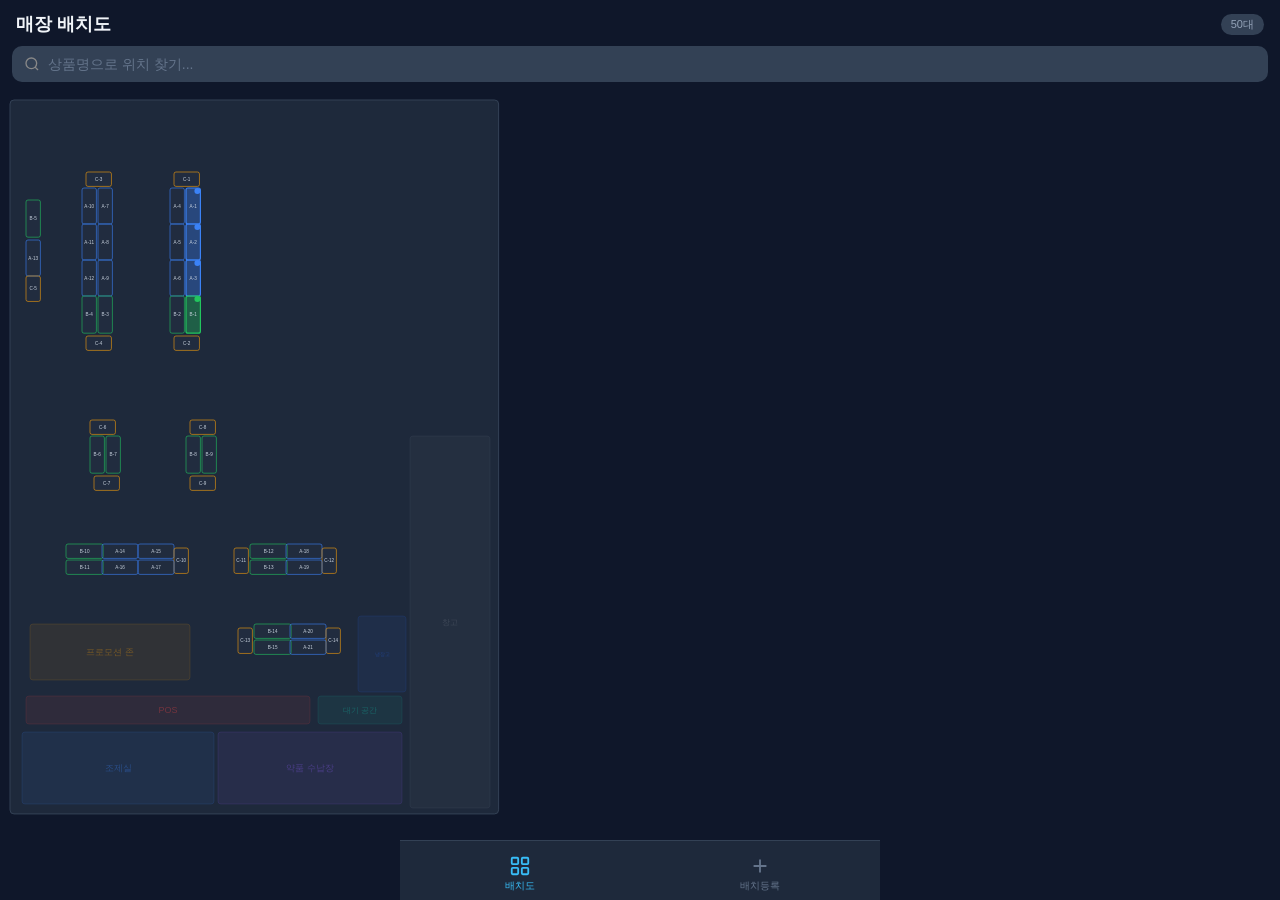
==== web/index.html @ 7eca1b9c "Initial commit: 이수마트약국 매대관리 시스템 - Streamlit 대시보드 (shelf_dashboard.py) - Vercel 웹앱 (web/) - Supabase " ====
<!DOCTYPE html>
<html lang="ko">
<head>
  <meta charset="UTF-8">
  <meta name="viewport" content="width=device-width, initial-scale=1.0, maximum-scale=1.0, user-scalable=no">
  <meta name="apple-mobile-web-app-capable" content="yes">
  <meta name="apple-mobile-web-app-status-bar-style" content="black-translucent">
  <meta name="theme-color" content="#0f172a">
  <title>이수마트약국 매대관리</title>
  <link rel="stylesheet" href="styles.css">
</head>
<body>

  <!-- 하단 탭바 (모바일 네이티브 느낌) -->
  <nav id="tabbar">
    <button class="tab-btn active" data-tab="map">
      <svg width="22" height="22" viewBox="0 0 24 24" fill="none" stroke="currentColor" stroke-width="2"><rect x="3" y="3" width="7" height="7" rx="1"/><rect x="14" y="3" width="7" height="7" rx="1"/><rect x="3" y="14" width="7" height="7" rx="1"/><rect x="14" y="14" width="7" height="7" rx="1"/></svg>
      <span>배치도</span>
    </button>
    <button class="tab-btn" data-tab="manage">
      <svg width="22" height="22" viewBox="0 0 24 24" fill="none" stroke="currentColor" stroke-width="2"><path d="M12 5v14M5 12h14"/></svg>
      <span>배치등록</span>
    </button>
  </nav>

  <!-- ═══ 탭1: 매장 배치도 ═══ -->
  <section id="tab-map" class="page active">
    <header class="page-header">
      <h1>매장 배치도</h1>
      <span class="badge" id="map-badge">0대</span>
    </header>
    <!-- 상품 검색 -->
    <div id="map-search-bar">
      <div class="search-box">
        <svg width="16" height="16" viewBox="0 0 24 24" fill="none" stroke="#888" stroke-width="2"><circle cx="11" cy="11" r="8"/><line x1="21" y1="21" x2="16.65" y2="16.65"/></svg>
        <input type="text" id="map-product-search" placeholder="상품명으로 위치 찾기..." autocomplete="off">
        <button id="map-search-clear" class="map-search-clear hidden" onclick="clearMapSearch()">
          <svg width="16" height="16" viewBox="0 0 24 24" fill="none" stroke="currentColor" stroke-width="2"><line x1="18" y1="6" x2="6" y2="18"/><line x1="6" y1="6" x2="18" y2="18"/></svg>
        </button>
      </div>
      <div id="map-search-results" class="map-search-results hidden"></div>
    </div>
    <div id="map-container">
      <svg id="map-svg"></svg>
    </div>
    <!-- 매대 탭 시 하단 시트 -->
    <div id="shelf-sheet" class="bottom-sheet hidden">
      <div class="sheet-handle"></div>
      <div class="sheet-header">
        <div>
          <div id="sheet-title" class="sheet-title"></div>
          <div id="sheet-subtitle" class="sheet-subtitle"></div>
        </div>
        <button class="icon-btn" onclick="closeSheet()">
          <svg width="20" height="20" viewBox="0 0 24 24" fill="none" stroke="currentColor" stroke-width="2"><line x1="18" y1="6" x2="6" y2="18"/><line x1="6" y1="6" x2="18" y2="18"/></svg>
        </button>
      </div>
      <div id="sheet-grid-wrap">
        <svg id="sheet-grid"></svg>
      </div>
      <div id="sheet-products"></div>
    </div>
  </section>

  <!-- ═══ 탭2: 배치 등록 ═══ -->
  <section id="tab-manage" class="page">
    <header class="page-header">
      <h1>배치 등록</h1>
    </header>
    <div class="form-card">
      <!-- Step 1: 위치 선택 -->
      <div class="form-step">
        <label class="form-label">1. 매대 선택</label>
        <div class="chip-group" id="type-chips"></div>
      </div>
      <div class="form-step">
        <label class="form-label">2. 매대 번호</label>
        <div class="chip-group scrollable" id="fixture-chips"></div>
      </div>
      <div class="form-step">
        <label class="form-label">3. 단 선택</label>
        <div class="chip-group" id="tier-chips"></div>
      </div>
      <div class="form-step">
        <label class="form-label">4. 위치 범위</label>
        <div class="range-row">
          <div class="range-input">
            <span>시작</span>
            <input type="number" id="pos-start" min="1" value="1" inputmode="numeric">
          </div>
          <span class="range-sep">~</span>
          <div class="range-input">
            <span>끝</span>
            <input type="number" id="pos-end" min="1" value="1" inputmode="numeric">
          </div>
        </div>
      </div>

      <!-- Step 2: 상품 선택 -->
      <div class="form-step">
        <label class="form-label">5. 상품 검색</label>
        <div class="search-box">
          <svg width="16" height="16" viewBox="0 0 24 24" fill="none" stroke="#888" stroke-width="2"><circle cx="11" cy="11" r="8"/><line x1="21" y1="21" x2="16.65" y2="16.65"/></svg>
          <input type="text" id="product-search" placeholder="상품명 입력..." autocomplete="off">
        </div>
        <div id="product-results" class="product-list"></div>
        <div id="selected-product" class="selected-product hidden"></div>
      </div>

      <input type="hidden" id="start-date" value="2026-03-09">

      <div class="form-step">
        <label class="form-label">7. 메모 (선택)</label>
        <input type="text" id="notes" class="form-input" placeholder="참고사항...">
      </div>

      <button id="btn-submit" class="btn-primary" onclick="submitPlacement()" disabled>배치 등록</button>

      <!-- 최근 등록 배치 목록 -->
      <div class="form-step" style="margin-top:24px;">
        <label class="form-label">최근 등록 배치 <span id="recent-badge" style="font-weight:400;color:var(--text3);"></span></label>
        <div id="recent-placements"></div>
        <button id="btn-more" class="btn-more hidden" onclick="showMoreRecent()">더보기</button>
      </div>
    </div>
  </section>


  <!-- 토스트 메시지 -->
  <div id="toast" class="toast hidden"></div>

  <script src="app.js"></script>
</body>
</html>
---- web/styles.css ----
* { margin: 0; padding: 0; box-sizing: border-box; -webkit-tap-highlight-color: transparent; }

:root {
  --bg: #0f172a;
  --bg2: #1e293b;
  --card: #1e293b;
  --surface: #334155;
  --text: #f1f5f9;
  --text2: #94a3b8;
  --text3: #64748b;
  --accent: #38bdf8;
  --accent2: #818cf8;
  --green: #34d399;
  --red: #f87171;
  --orange: #fb923c;
  --border: #334155;
  --safe-top: env(safe-area-inset-top, 0px);
  --safe-bottom: env(safe-area-inset-bottom, 0px);
  --tabbar-h: 60px;
}

html, body { height: 100%; overflow: hidden; overscroll-behavior: none; }

body {
  font-family: -apple-system, BlinkMacSystemFont, 'Segoe UI', sans-serif;
  background: var(--bg);
  color: var(--text);
}

/* ── 탭바 ── */
#tabbar {
  position: fixed; bottom: 0; left: 0; right: 0;
  height: var(--tabbar-h);
  padding-bottom: var(--safe-bottom);
  background: var(--bg2);
  border-top: 1px solid var(--border);
  display: flex;
  z-index: 500;
}
.tab-btn {
  flex: 1;
  background: none; border: none;
  color: var(--text3);
  display: flex; flex-direction: column;
  align-items: center; justify-content: center;
  gap: 2px;
  font-size: 10px;
  cursor: pointer;
  transition: color 0.15s;
  padding-top: 6px;
}
.tab-btn.active { color: var(--accent); }
.tab-btn svg { flex-shrink: 0; }

/* ── 페이지 ── */
.page {
  display: none;
  position: fixed;
  top: 0; left: 0; right: 0;
  bottom: var(--tabbar-h);
  overflow-y: auto;
  -webkit-overflow-scrolling: touch;
}
.page.active { display: flex; flex-direction: column; }

.page-header {
  display: flex;
  align-items: center;
  justify-content: space-between;
  padding: calc(12px + var(--safe-top)) 16px 10px;
  background: var(--bg);
  position: sticky; top: 0;
  z-index: 10;
  flex-shrink: 0;
}
.page-header h1 { font-size: 18px; font-weight: 700; }

.badge {
  background: var(--surface);
  color: var(--text2);
  font-size: 11px;
  padding: 3px 10px;
  border-radius: 12px;
  font-weight: 500;
}

/* ── 맵 검색 ── */
#map-search-bar {
  padding: 0 12px 8px;
  background: var(--bg);
  flex-shrink: 0;
  position: relative;
}
#map-search-bar .search-box { position: relative; }
.map-search-clear {
  background: none; border: none; color: var(--text3);
  padding: 4px; cursor: pointer; display: flex; align-items: center;
  flex-shrink: 0;
}
.map-search-results {
  position: absolute;
  left: 12px; right: 12px; top: 100%;
  background: var(--bg2);
  border: 1px solid var(--border);
  border-radius: 10px;
  max-height: 260px;
  overflow-y: auto;
  z-index: 50;
  box-shadow: 0 8px 24px rgba(0,0,0,0.4);
}
.map-search-item {
  padding: 10px 12px;
  border-bottom: 1px solid var(--border);
  cursor: pointer;
  transition: background 0.1s;
}
.map-search-item:last-child { border-bottom: none; }
.map-search-item:active { background: var(--surface); }
.map-search-item .msi-name { font-size: 13px; font-weight: 500; }
.map-search-item .msi-loc { font-size: 11px; color: var(--accent); margin-top: 2px; }
.map-search-item .msi-cat { font-size: 11px; color: var(--text3); }
/* 맵 위 하이라이트 배지 */
.map-highlight-info {
  position: absolute;
  top: 8px; left: 12px; right: 12px;
  background: rgba(56,189,248,0.12);
  border: 1px solid var(--accent);
  border-radius: 10px;
  padding: 10px 12px;
  display: flex; align-items: center; justify-content: space-between;
  z-index: 20;
}
.map-highlight-info .mhi-text { font-size: 13px; color: var(--accent); font-weight: 600; }
.map-highlight-info .mhi-sub { font-size: 11px; color: var(--text2); margin-top: 2px; }
.map-highlight-info .mhi-close {
  background: none; border: none; color: var(--text3);
  padding: 4px; cursor: pointer; flex-shrink: 0;
}

/* ── 맵 ── */
#map-container {
  flex: 1;
  overflow: hidden;
  touch-action: none;
  position: relative;
  background: var(--bg);
}
#map-svg { display: block; width: 100%; height: 100%; }

/* ── 바텀시트 ── */
.bottom-sheet {
  position: fixed;
  bottom: var(--tabbar-h);
  left: 0; right: 0;
  max-height: 65vh;
  background: var(--bg2);
  border-radius: 20px 20px 0 0;
  z-index: 100;
  overflow: hidden;
  display: flex;
  flex-direction: column;
  box-shadow: 0 -8px 30px rgba(0,0,0,0.4);
  transition: transform 0.3s cubic-bezier(.32,.72,.24,1);
}
.bottom-sheet.hidden { transform: translateY(110%); pointer-events: none; }
.bottom-sheet:not(.hidden) { transform: translateY(0); }

.sheet-handle {
  width: 36px; height: 4px;
  background: var(--surface);
  border-radius: 2px;
  margin: 10px auto 6px;
  flex-shrink: 0;
}
.sheet-header {
  display: flex; align-items: center; justify-content: space-between;
  padding: 0 16px 12px; flex-shrink: 0;
}
.sheet-title { font-size: 17px; font-weight: 700; }
.sheet-subtitle { font-size: 12px; color: var(--text2); margin-top: 2px; }
.icon-btn {
  background: var(--surface); border: none; color: var(--text2);
  width: 32px; height: 32px; border-radius: 50%;
  display: flex; align-items: center; justify-content: center;
  cursor: pointer;
}

#sheet-grid-wrap {
  overflow-x: auto;
  -webkit-overflow-scrolling: touch;
  padding: 0 16px 12px;
  flex-shrink: 0;
}
#sheet-grid { display: block; }

#sheet-products {
  overflow-y: auto;
  -webkit-overflow-scrolling: touch;
  padding: 0 16px 16px;
  flex: 1;
}
.product-row {
  display: flex;
  align-items: center;
  padding: 10px 12px;
  background: var(--surface);
  border-radius: 10px;
  margin-bottom: 6px;
  gap: 10px;
}
.product-row .pos-badge {
  background: var(--bg);
  color: var(--accent);
  font-size: 11px;
  font-weight: 600;
  padding: 3px 8px;
  border-radius: 6px;
  white-space: nowrap;
  flex-shrink: 0;
}
.product-row .pname { font-size: 13px; font-weight: 500; flex: 1; }
.product-row .pcat { font-size: 11px; color: var(--text3); flex-shrink: 0; }

/* ── 폼 ── */
.form-card {
  padding: 0 16px 100px;
  flex: 1;
}
.form-step { margin-bottom: 20px; }
.form-label {
  font-size: 13px;
  font-weight: 600;
  color: var(--text2);
  margin-bottom: 8px;
  display: block;
}

/* 칩 그룹 */
.chip-group {
  display: flex; flex-wrap: wrap; gap: 8px;
}
.chip-group.scrollable {
  flex-wrap: nowrap;
  overflow-x: auto;
  -webkit-overflow-scrolling: touch;
  padding-bottom: 4px;
}
.chip {
  background: var(--surface);
  border: 1.5px solid transparent;
  color: var(--text);
  padding: 8px 16px;
  border-radius: 20px;
  font-size: 13px;
  font-weight: 500;
  cursor: pointer;
  white-space: nowrap;
  transition: all 0.15s;
  flex-shrink: 0;
}
.chip.active {
  background: rgba(56,189,248,0.15);
  border-color: var(--accent);
  color: var(--accent);
}
.chip:active { transform: scale(0.95); }

/* 범위 입력 */
.range-row {
  display: flex; align-items: center; gap: 10px;
}
.range-input {
  flex: 1;
  display: flex; align-items: center; gap: 8px;
  background: var(--surface);
  border-radius: 10px;
  padding: 8px 12px;
}
.range-input span { font-size: 12px; color: var(--text2); flex-shrink: 0; }
.range-input input {
  flex: 1; width: 100%;
  background: none; border: none; color: var(--text);
  font-size: 16px; font-weight: 600;
  text-align: center;
  outline: none;
}
.range-sep { color: var(--text3); font-size: 14px; }

/* 검색 박스 */
.search-box {
  display: flex; align-items: center; gap: 8px;
  background: var(--surface);
  border-radius: 10px;
  padding: 10px 12px;
}
.search-box input {
  flex: 1;
  background: none; border: none; color: var(--text);
  font-size: 14px; outline: none;
}
.search-box input::placeholder { color: var(--text3); }

/* 상품 검색 결과 */
.product-list {
  max-height: 200px;
  overflow-y: auto;
  margin-top: 6px;
}
.product-item {
  padding: 10px 12px;
  border-bottom: 1px solid var(--border);
  cursor: pointer;
  transition: background 0.1s;
}
.product-item:active { background: var(--surface); }
.product-item .pi-name { font-size: 13px; font-weight: 500; }
.product-item .pi-cat { font-size: 11px; color: var(--text3); margin-top: 2px; }

.selected-product {
  display: flex; align-items: center; justify-content: space-between;
  background: rgba(56,189,248,0.1);
  border: 1px solid var(--accent);
  border-radius: 10px;
  padding: 10px 12px;
  margin-top: 8px;
}
.selected-product .sp-name { font-size: 13px; font-weight: 600; color: var(--accent); }
.selected-product .sp-cat { font-size: 11px; color: var(--text2); }
.selected-product .sp-clear {
  background: none; border: none; color: var(--text3);
  font-size: 18px; cursor: pointer; padding: 4px;
}

/* 날짜/텍스트 입력 */
.form-input {
  width: 100%;
  background: var(--surface);
  border: none;
  color: var(--text);
  border-radius: 10px;
  padding: 12px;
  font-size: 14px;
  outline: none;
}

/* 등록 버튼 */
.btn-primary {
  width: 100%;
  background: var(--accent);
  color: #0f172a;
  border: none;
  border-radius: 12px;
  padding: 14px;
  font-size: 15px;
  font-weight: 700;
  cursor: pointer;
  margin-top: 12px;
  transition: all 0.15s;
}
.btn-primary:disabled {
  background: var(--surface);
  color: var(--text3);
  cursor: not-allowed;
}
.btn-primary:not(:disabled):active { transform: scale(0.98); opacity: 0.9; }

/* ── 더보기 버튼 ── */
.btn-more {
  width: 100%;
  background: var(--surface);
  color: var(--text2);
  border: none;
  border-radius: 10px;
  padding: 10px;
  font-size: 13px;
  font-weight: 600;
  cursor: pointer;
  margin-top: 6px;
}
.btn-more:active { opacity: 0.7; }

/* ── 최근 등록 카드 ── */
.recent-card {
  background: var(--card);
  border-radius: 10px;
  padding: 10px 12px;
  margin-bottom: 6px;
  border-left: 3px solid var(--accent);
  display: flex;
  justify-content: space-between;
  align-items: center;
  gap: 8px;
}
.recent-card .rc-left { flex: 1; min-width: 0; }
.recent-card .rc-loc { font-size: 13px; font-weight: 600; }
.recent-card .rc-prod { font-size: 12px; color: var(--text2); margin-top: 2px; white-space: nowrap; overflow: hidden; text-overflow: ellipsis; }
.recent-card .rc-right { font-size: 10px; color: var(--text3); flex-shrink: 0; text-align: right; }

/* ── 현재 배치 목록 ── */
.placement-list {
  flex: 1; overflow-y: auto;
  -webkit-overflow-scrolling: touch;
  padding: 0 16px 16px;
}
.pl-card {
  background: var(--card);
  border-radius: 12px;
  padding: 12px;
  margin-bottom: 8px;
  border-left: 3px solid var(--accent);
}
.pl-header {
  display: flex; justify-content: space-between; align-items: flex-start;
  margin-bottom: 6px;
}
.pl-location { font-size: 14px; font-weight: 600; }
.pl-date { font-size: 11px; color: var(--text3); }
.pl-product { font-size: 13px; margin-bottom: 4px; }
.pl-meta {
  display: flex; gap: 8px; font-size: 11px; color: var(--text2);
}
.pl-end-btn {
  background: rgba(248,113,113,0.15);
  color: var(--red);
  border: none;
  border-radius: 8px;
  padding: 6px 12px;
  font-size: 11px;
  font-weight: 600;
  cursor: pointer;
  margin-top: 8px;
}
.pl-end-btn:active { opacity: 0.7; }

/* ── 토스트 ── */
.toast {
  position: fixed;
  top: calc(20px + var(--safe-top));
  left: 50%; transform: translateX(-50%);
  background: var(--green);
  color: #0f172a;
  padding: 10px 20px;
  border-radius: 10px;
  font-size: 13px;
  font-weight: 600;
  z-index: 9999;
  box-shadow: 0 4px 12px rgba(0,0,0,0.3);
  transition: opacity 0.3s;
}
.toast.hidden { opacity: 0; pointer-events: none; }
.toast.error { background: var(--red); color: #fff; }

/* 유틸 */
.hidden { display: none !important; }

/* 데스크톱 */
@media (min-width: 768px) {
  body { max-width: 480px; margin: 0 auto; border-left: 1px solid var(--border); border-right: 1px solid var(--border); }
  #tabbar { max-width: 480px; left: 50%; transform: translateX(-50%); }
}
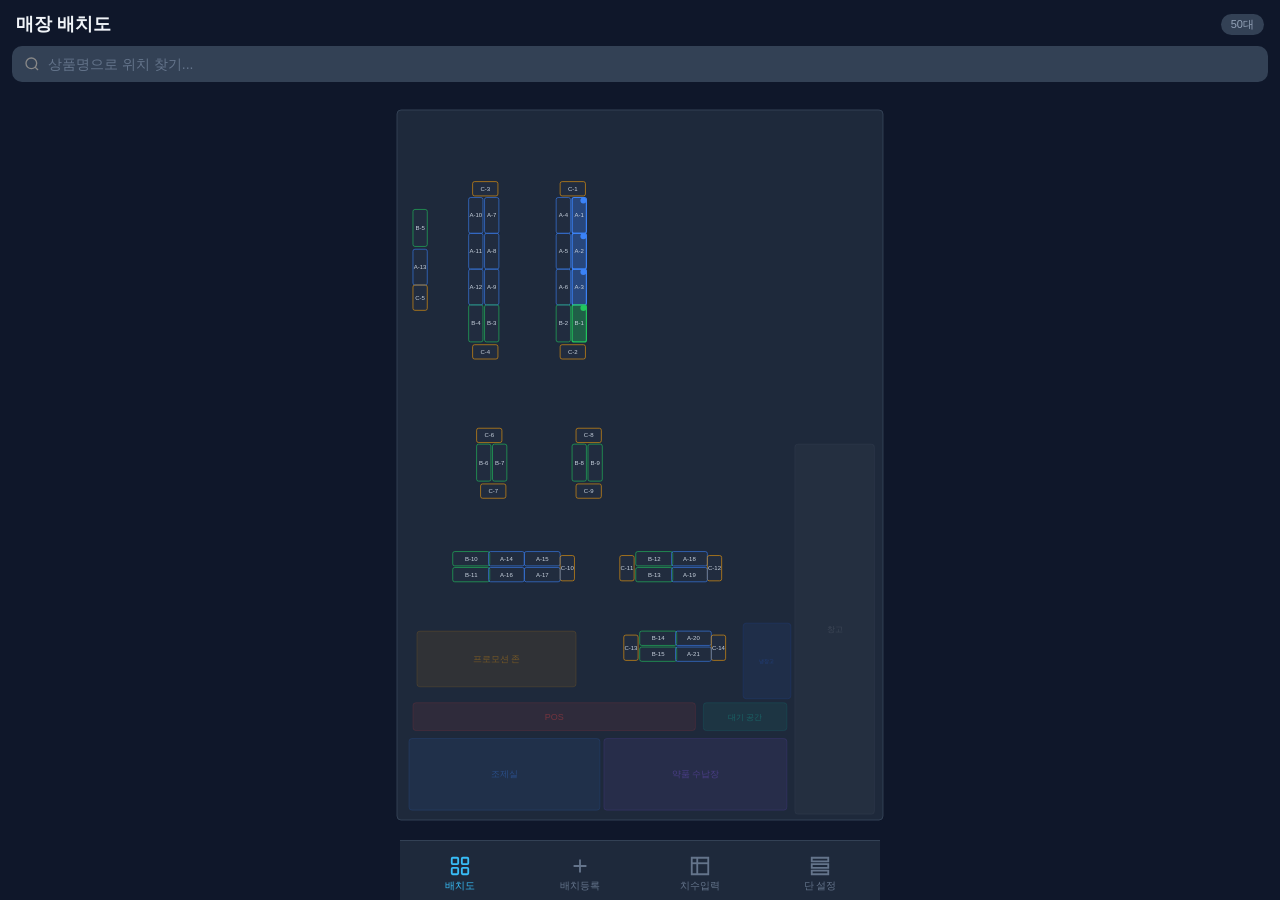
==== commit 4b263b06: "매대 단 설정 기능 확장: 관리자/현장 웹앱 모두 지원 + 통계 추가 - 관리자(Streamlit): 매장 전체 단 활용 현황 통계 테이블 추가   (타입별 매대 수, 전체/활성/" ====
--- a/web/index.html
+++ b/web/index.html
@@ -21,6 +21,14 @@
       <svg width="22" height="22" viewBox="0 0 24 24" fill="none" stroke="currentColor" stroke-width="2"><path d="M12 5v14M5 12h14"/></svg>
       <span>배치등록</span>
     </button>
+    <button class="tab-btn" data-tab="dims">
+      <svg width="22" height="22" viewBox="0 0 24 24" fill="none" stroke="currentColor" stroke-width="2"><path d="M21 3H3v18h18V3z"/><path d="M9 3v18"/><path d="M3 9h18"/></svg>
+      <span>치수입력</span>
+    </button>
+    <button class="tab-btn" data-tab="tiers">
+      <svg width="22" height="22" viewBox="0 0 24 24" fill="none" stroke="currentColor" stroke-width="2"><path d="M3 3h18v4H3z"/><path d="M3 10h18v4H3z"/><path d="M3 17h18v4H3z"/></svg>
+      <span>단 설정</span>
+    </button>
   </nav>
 
   <!-- ═══ 탭1: 매장 배치도 ═══ -->
@@ -126,6 +134,134 @@
   </section>
 
 
+  <!-- ═══ 탭3: 치수 입력 ═══ -->
+  <section id="tab-dims" class="page">
+    <header class="page-header">
+      <h1>치수 입력</h1>
+      <span class="badge" id="dims-badge">0개 미입력</span>
+    </header>
+    <div class="form-card">
+      <!-- 미기입 제품 목록 -->
+      <div class="form-step">
+        <label class="form-label">치수 미기입 제품</label>
+        <p style="font-size:12px;color:var(--text3);margin-bottom:8px;">현재 배치된 제품 중 치수가 없는 항목입니다.</p>
+        <div id="dims-missing-list"></div>
+        <button id="dims-more-btn" class="btn-more hidden" onclick="showMoreMissing()">더보기</button>
+      </div>
+
+      <div style="height:1px;background:var(--border);margin:16px 0;"></div>
+
+      <!-- 직접 입력 -->
+      <div class="form-step">
+        <label class="form-label">상품 검색 (직접 입력)</label>
+        <div class="search-box">
+          <svg width="16" height="16" viewBox="0 0 24 24" fill="none" stroke="#888" stroke-width="2"><circle cx="11" cy="11" r="8"/><line x1="21" y1="21" x2="16.65" y2="16.65"/></svg>
+          <input type="text" id="dims-search" placeholder="상품명 입력..." autocomplete="off">
+        </div>
+        <div id="dims-search-results" class="product-list"></div>
+      </div>
+
+      <div id="dims-form" class="hidden">
+        <div id="dims-selected" class="selected-product" style="margin-bottom:12px;"></div>
+        <div id="dims-current" style="font-size:12px;color:var(--text2);margin-bottom:10px;"></div>
+        <div class="form-step">
+          <label class="form-label">가로 (cm)</label>
+          <input type="number" id="dims-width" class="form-input" min="0" step="0.1" inputmode="decimal" placeholder="예: 8.5">
+        </div>
+        <div class="form-step">
+          <label class="form-label">높이 (cm) <span style="color:var(--red);">*필수</span></label>
+          <input type="number" id="dims-height" class="form-input" min="0" step="0.1" inputmode="decimal" placeholder="예: 15.0">
+        </div>
+        <div class="form-step">
+          <label class="form-label">깊이 (cm)</label>
+          <input type="number" id="dims-depth" class="form-input" min="0" step="0.1" inputmode="decimal" placeholder="예: 6.0">
+        </div>
+        <button id="dims-save-btn" class="btn-primary" onclick="saveDimension()">치수 저장</button>
+      </div>
+    </div>
+  </section>
+
+  <!-- ═══ 탭4: 매대 단 설정 ═══ -->
+  <section id="tab-tiers" class="page">
+    <header class="page-header">
+      <h1>매대 단 설정</h1>
+      <span class="badge" id="tiers-badge">0단 활성</span>
+    </header>
+    <div class="form-card">
+      <!-- 매장 전체 통계 -->
+      <div class="form-step">
+        <label class="form-label">📊 매장 전체 단 활용 현황</label>
+        <div id="tier-stats"></div>
+      </div>
+
+      <div style="height:1px;background:var(--border);margin:16px 0;"></div>
+
+      <!-- 매대 선택 및 단 설정 -->
+      <div class="form-step">
+        <label class="form-label">1. 매대 타입</label>
+        <div class="chip-group" id="tier-type-chips"></div>
+      </div>
+      <div class="form-step">
+        <label class="form-label">2. 매대 번호</label>
+        <div class="chip-group scrollable" id="tier-fixture-chips"></div>
+      </div>
+      <div id="tier-config-panel" class="hidden">
+        <div class="form-step">
+          <label class="form-label">3. 사용할 단 선택</label>
+          <div id="tier-current-info" style="font-size:12px;color:var(--text2);margin-bottom:8px;"></div>
+          <div class="chip-group" id="tier-toggle-chips"></div>
+        </div>
+        <button id="btn-save-tiers" class="btn-primary" onclick="saveTierConfig()">단 설정 저장</button>
+      </div>
+
+      <div style="height:1px;background:var(--border);margin:16px 0;"></div>
+
+      <!-- 매대별 활성 단 현황 -->
+      <div class="form-step">
+        <label class="form-label">🗂️ 매대별 활성 단 현황</label>
+        <div class="chip-group" id="tier-overview-filter" style="margin-bottom:8px;"></div>
+        <div id="tier-overview-list"></div>
+      </div>
+    </div>
+  </section>
+
+  <!-- 배치 수정 모달 -->
+  <div id="edit-modal" class="modal-overlay hidden" onclick="if(event.target===this)closeEditModal()">
+    <div class="modal-card">
+      <div class="modal-header">
+        <h3>배치 수정</h3>
+        <button class="icon-btn" onclick="closeEditModal()">
+          <svg width="20" height="20" viewBox="0 0 24 24" fill="none" stroke="currentColor" stroke-width="2"><line x1="18" y1="6" x2="6" y2="18"/><line x1="6" y1="6" x2="18" y2="18"/></svg>
+        </button>
+      </div>
+      <div class="modal-body">
+        <div style="margin-bottom:12px;">
+          <div id="edit-product-name" style="font-size:15px;font-weight:700;color:var(--accent);"></div>
+          <div id="edit-loc-label" style="font-size:12px;color:var(--text2);margin-top:2px;"></div>
+        </div>
+        <div class="form-step">
+          <label class="form-label">위치 범위</label>
+          <div class="range-row">
+            <div class="range-input">
+              <span>시작</span>
+              <input type="number" id="edit-pos-start" min="1" value="1" inputmode="numeric">
+            </div>
+            <span class="range-sep">~</span>
+            <div class="range-input">
+              <span>끝</span>
+              <input type="number" id="edit-pos-end" min="1" value="1" inputmode="numeric">
+            </div>
+          </div>
+        </div>
+        <div class="form-step">
+          <label class="form-label">메모</label>
+          <input type="text" id="edit-notes" class="form-input" placeholder="참고사항...">
+        </div>
+        <button id="edit-save-btn" class="btn-primary" onclick="saveEditPlacement()">저장</button>
+      </div>
+    </div>
+  </div>
+
   <!-- 토스트 메시지 -->
   <div id="toast" class="toast hidden"></div>
 
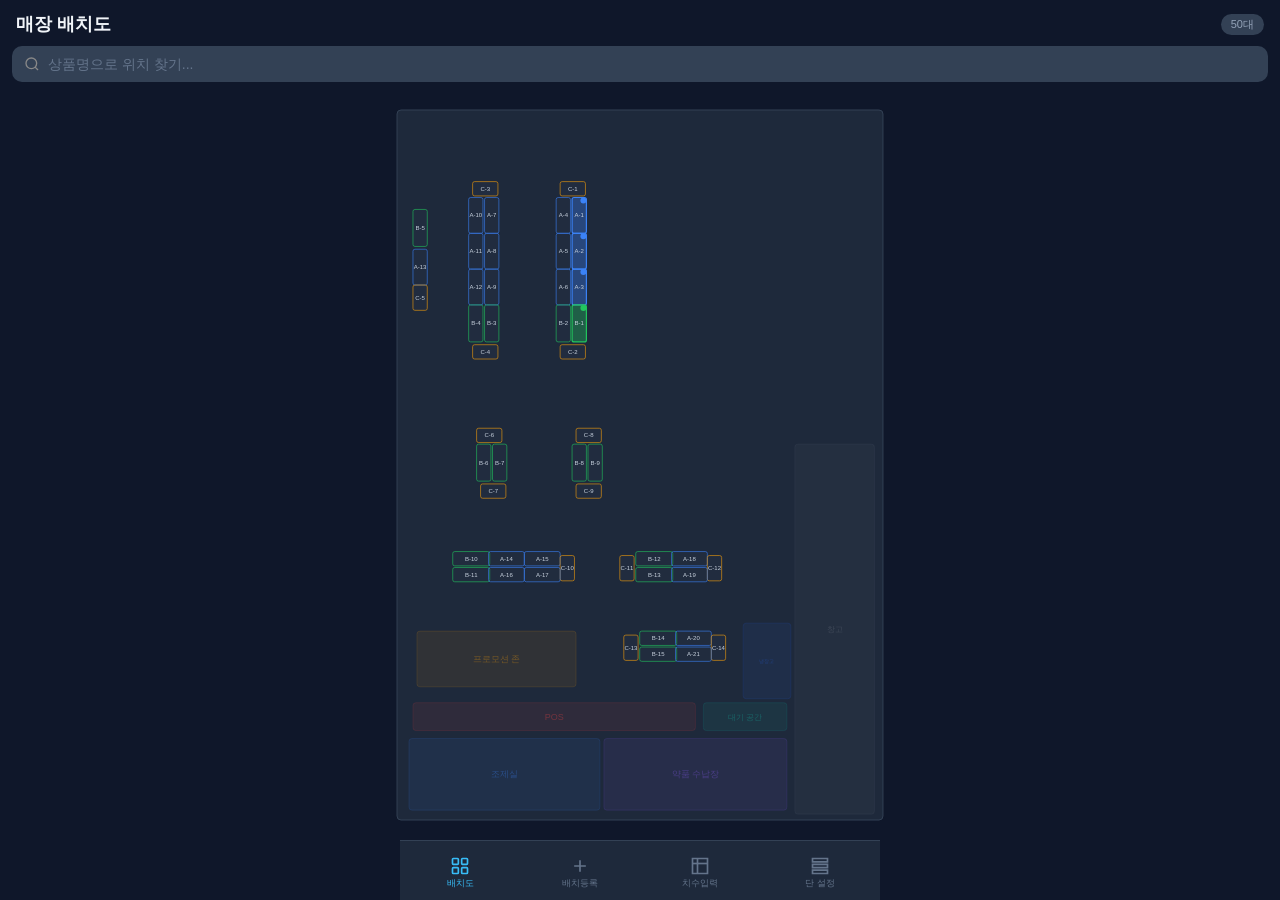
==== commit 7835b9ea: "fix: 쇼카드 DataFrame→dict 변환 버그 + 배치등록 시 치수미기입 목록 갱신 - shelf_dashboard.py: get_current_placements() 반환" ====
--- a/web/index.html
+++ b/web/index.html
@@ -188,14 +188,6 @@
       <span class="badge" id="tiers-badge">0단 활성</span>
     </header>
     <div class="form-card">
-      <!-- 매장 전체 통계 -->
-      <div class="form-step">
-        <label class="form-label">📊 매장 전체 단 활용 현황</label>
-        <div id="tier-stats"></div>
-      </div>
-
-      <div style="height:1px;background:var(--border);margin:16px 0;"></div>
-
       <!-- 매대 선택 및 단 설정 -->
       <div class="form-step">
         <label class="form-label">1. 매대 타입</label>
@@ -216,9 +208,17 @@
 
       <div style="height:1px;background:var(--border);margin:16px 0;"></div>
 
+      <!-- 매장 전체 통계 -->
+      <div class="form-step">
+        <label class="form-label">매장 전체 단 활용 현황</label>
+        <div id="tier-stats"></div>
+      </div>
+
+      <div style="height:1px;background:var(--border);margin:16px 0;"></div>
+
       <!-- 매대별 활성 단 현황 -->
       <div class="form-step">
-        <label class="form-label">🗂️ 매대별 활성 단 현황</label>
+        <label class="form-label">매대별 활성 단 현황</label>
         <div class="chip-group" id="tier-overview-filter" style="margin-bottom:8px;"></div>
         <div id="tier-overview-list"></div>
       </div>
--- a/web/styles.css
+++ b/web/styles.css
@@ -38,19 +38,21 @@
   z-index: 500;
 }
 .tab-btn {
-  flex: 1;
+  flex: 1 1 0;
+  min-width: 0;
   background: none; border: none;
   color: var(--text3);
   display: flex; flex-direction: column;
   align-items: center; justify-content: center;
-  gap: 2px;
-  font-size: 10px;
+  gap: 1px;
+  font-size: 9px;
   cursor: pointer;
   transition: color 0.15s;
-  padding-top: 6px;
+  padding: 6px 2px 2px;
+  overflow: hidden;
 }
 .tab-btn.active { color: var(--accent); }
-.tab-btn svg { flex-shrink: 0; }
+.tab-btn svg { flex-shrink: 0; width: 20px; height: 20px; }
 
 /* ── 페이지 ── */
 .page {
@@ -140,6 +142,7 @@
 /* ── 맵 ── */
 #map-container {
   flex: 1;
+  min-height: 65vh;
   overflow: hidden;
   touch-action: none;
   position: relative;
@@ -394,7 +397,36 @@
 .recent-card .rc-left { flex: 1; min-width: 0; }
 .recent-card .rc-loc { font-size: 13px; font-weight: 600; }
 .recent-card .rc-prod { font-size: 12px; color: var(--text2); margin-top: 2px; white-space: nowrap; overflow: hidden; text-overflow: ellipsis; }
-.recent-card .rc-right { font-size: 10px; color: var(--text3); flex-shrink: 0; text-align: right; }
+.recent-card .rc-actions { display: flex; gap: 4px; flex-shrink: 0; }
+.rc-edit-btn, .rc-del-btn {
+  border: none; border-radius: 6px; padding: 5px 10px;
+  font-size: 11px; font-weight: 600; cursor: pointer;
+}
+.rc-edit-btn { background: rgba(56,189,248,0.15); color: var(--accent); }
+.rc-del-btn { background: rgba(248,113,113,0.15); color: var(--red); }
+.rc-edit-btn:active, .rc-del-btn:active { opacity: 0.7; }
+
+/* ── 모달 ── */
+.modal-overlay {
+  position: fixed; top: 0; left: 0; right: 0; bottom: 0;
+  background: rgba(0,0,0,0.6);
+  z-index: 600;
+  display: flex; align-items: center; justify-content: center;
+  padding: 20px;
+}
+.modal-overlay.hidden { display: none !important; }
+.modal-card {
+  background: var(--bg2);
+  border-radius: 16px;
+  width: 100%; max-width: 400px;
+  overflow: hidden;
+}
+.modal-header {
+  display: flex; align-items: center; justify-content: space-between;
+  padding: 16px 16px 12px;
+}
+.modal-header h3 { font-size: 17px; font-weight: 700; }
+.modal-body { padding: 0 16px 20px; }
 
 /* ── 현재 배치 목록 ── */
 .placement-list {
@@ -450,6 +482,20 @@
 .toast.hidden { opacity: 0; pointer-events: none; }
 .toast.error { background: var(--red); color: #fff; }
 
+/* ── 치수 미기입 카드 ── */
+.dims-missing-card {
+  background: var(--card);
+  border-radius: 10px;
+  padding: 10px 12px;
+  margin-bottom: 6px;
+  border-left: 3px solid var(--orange);
+  cursor: pointer;
+  transition: background 0.1s;
+}
+.dims-missing-card:active { background: var(--surface); }
+.dims-missing-card .dmc-name { font-size: 13px; font-weight: 600; }
+.dims-missing-card .dmc-meta { font-size: 11px; color: var(--text3); margin-top: 2px; }
+
 /* 유틸 */
 .hidden { display: none !important; }
 
